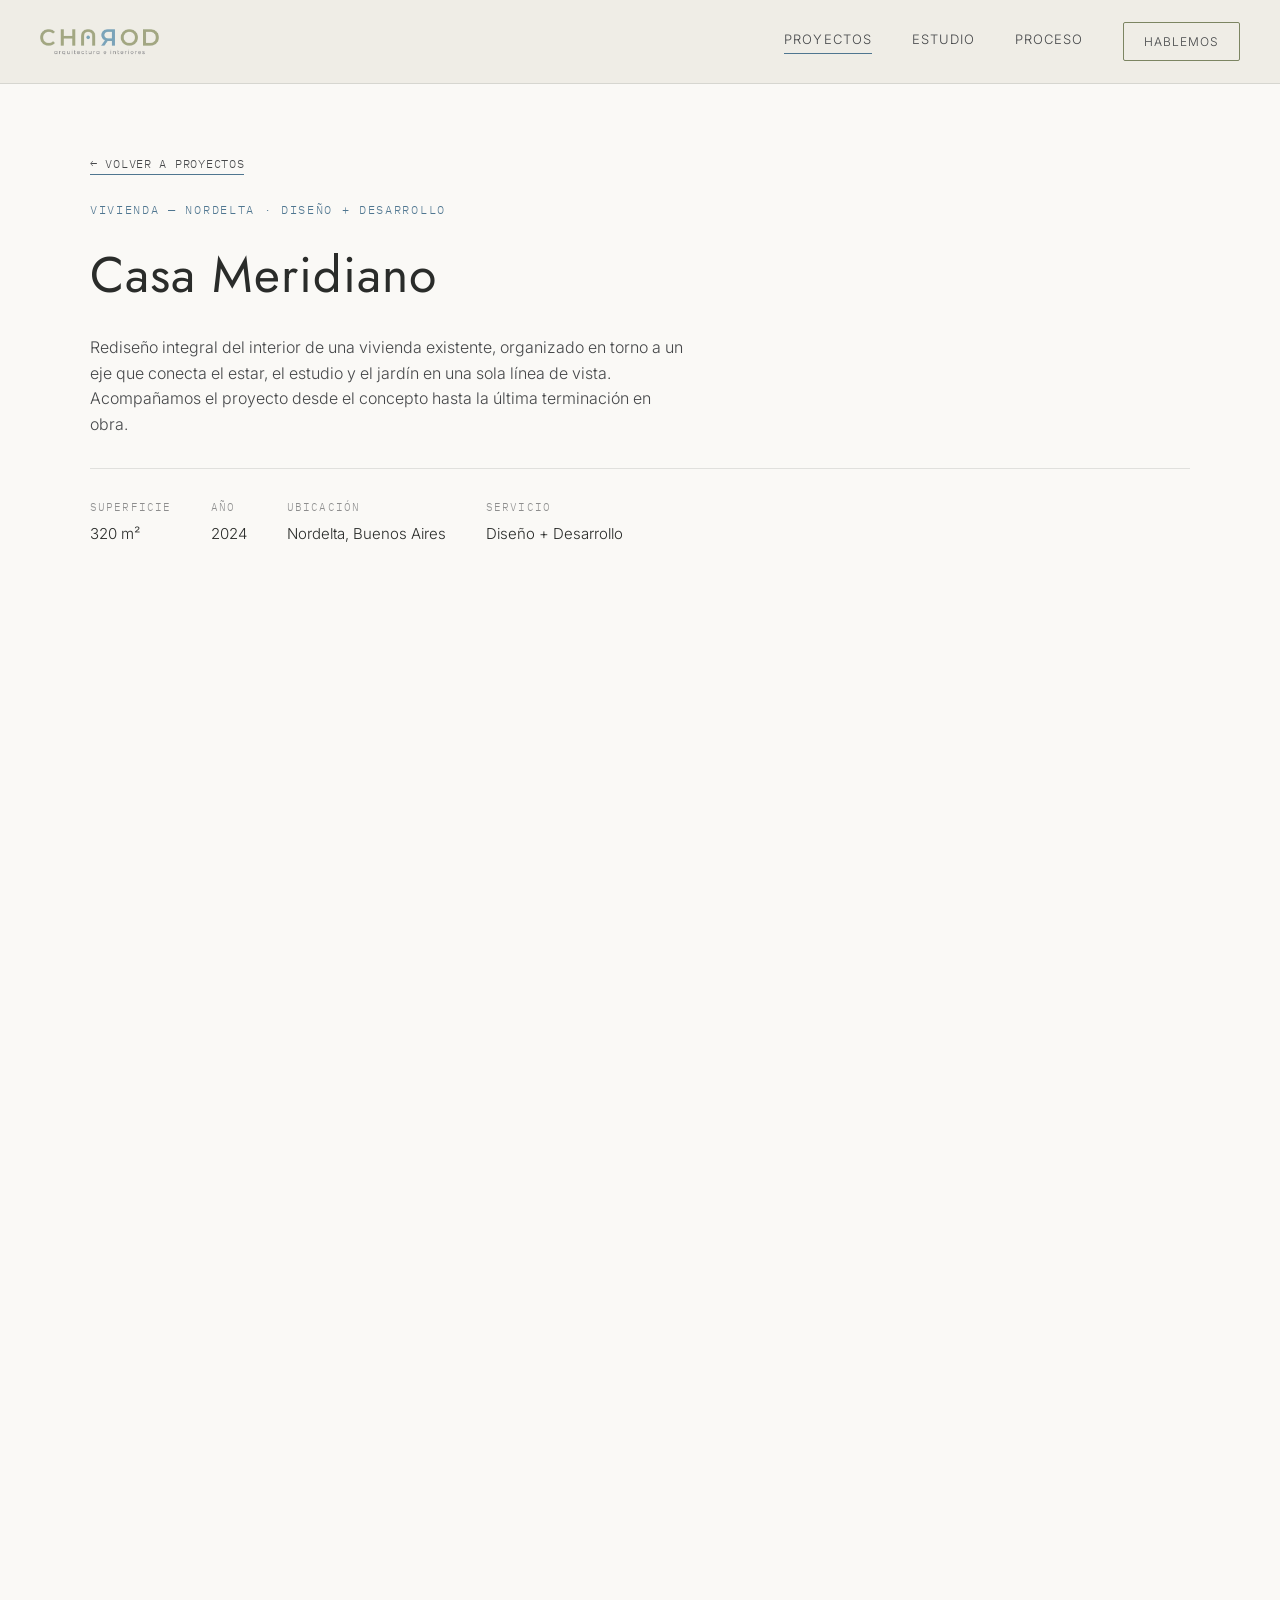
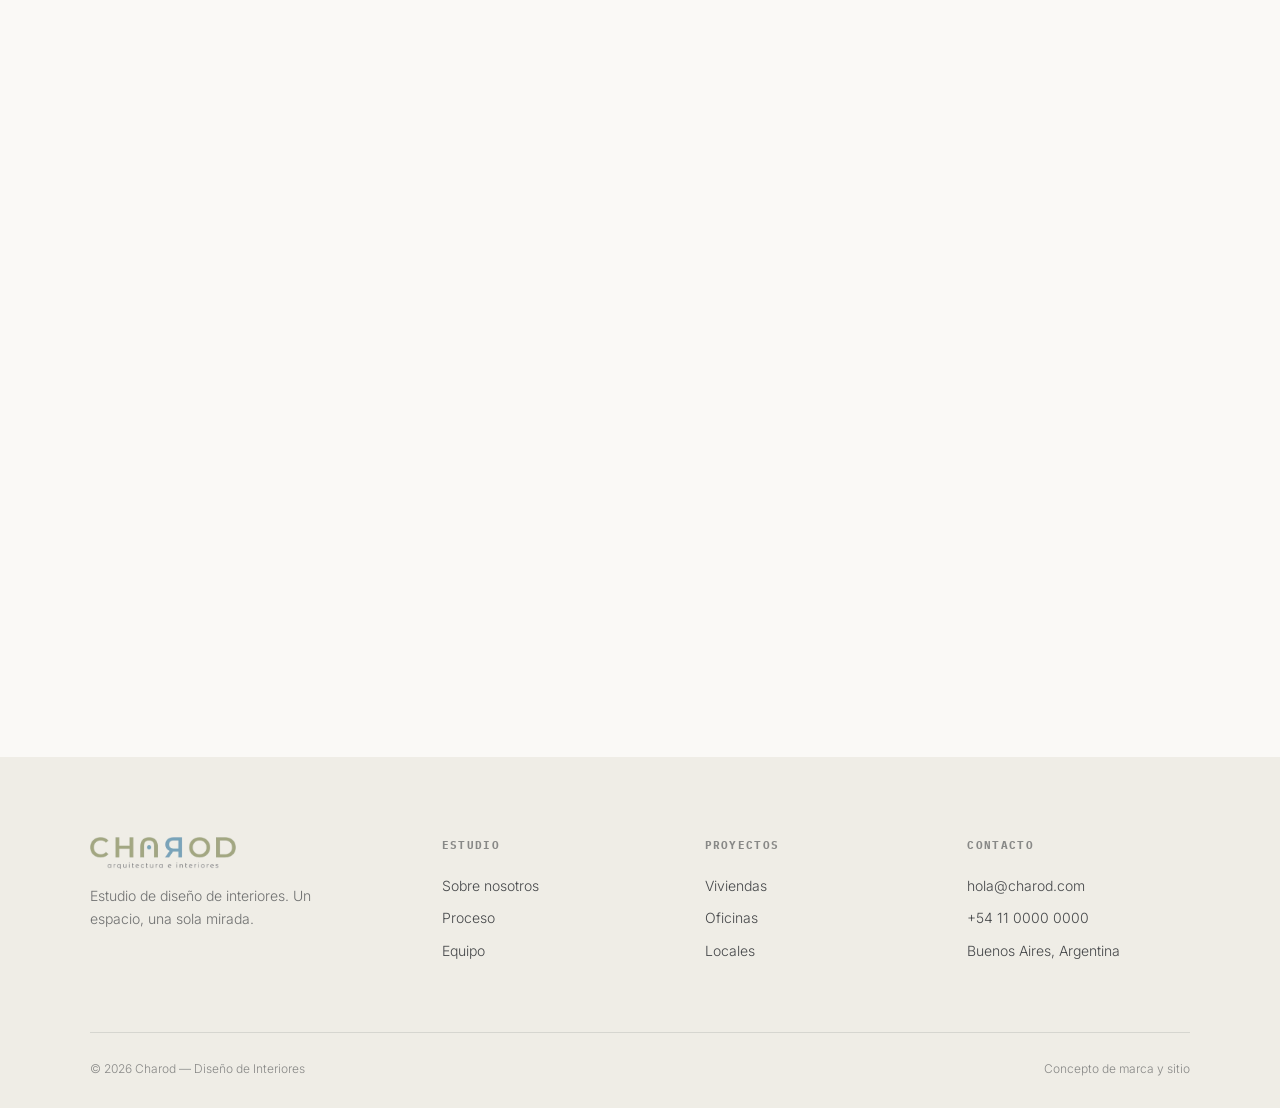
==== proyecto-casa-meridiano.html @ d09ec166 "Add files via upload" ====
<!DOCTYPE html>
<html lang="es">
<head>
<meta charset="UTF-8">
<meta name="viewport" content="width=device-width, initial-scale=1.0">
<title>Casa Meridiano — Charod</title>
<link rel="preconnect" href="https://fonts.googleapis.com">
<link rel="preconnect" href="https://fonts.gstatic.com" crossorigin>
<link href="https://fonts.googleapis.com/css2?family=Jost:wght@300;400;500;600&family=Inter:wght@300;400;500&family=IBM+Plex+Mono:wght@400;500&display=swap" rel="stylesheet">
<link rel="stylesheet" href="css/style.css">
</head>
<body>

<header id="header">
  <div class="logo">
    <img src="assets/logo.png" alt="Charod">
  </div>
  <nav>
    <a href="proyectos.html" class="active">Proyectos</a>
    <a href="index.html#estudio">Estudio</a>
    <a href="index.html#proceso">Proceso</a>
    <a href="index.html#contacto" class="nav-cta">Hablemos</a>
  </nav>
</header>

<div class="page-header" style="padding-bottom:20px;">
  <a href="proyectos.html" class="btn-ghost mono" style="font-size:12px;">← Volver a Proyectos</a>
</div>

<div class="detail-head">
  <span class="mono">Vivienda — Nordelta · Diseño + Desarrollo</span>
  <h1>Casa Meridiano</h1>
  <p>Rediseño integral del interior de una vivienda existente, organizado en torno a un eje que conecta el estar, el estudio y el jardín en una sola línea de vista. Acompañamos el proyecto desde el concepto hasta la última terminación en obra.</p>
  <div class="detail-meta">
    <div><div class="k">Superficie</div><div class="v">320 m²</div></div>
    <div><div class="k">Año</div><div class="v">2024</div></div>
    <div><div class="k">Ubicación</div><div class="v">Nordelta, Buenos Aires</div></div>
    <div><div class="k">Servicio</div><div class="v">Diseño + Desarrollo</div></div>
  </div>
</div>

<!--
  CARRETE DE FOTOS/VIDEOS
  Cada foto o video es un bloque .carousel-slide acá abajo. Para agregar uno:
    - Foto:  <div class="carousel-slide"><img src="assets/projects/casa-meridiano/NOMBRE.jpg" alt="..."></div>
    - Video: <div class="carousel-slide">
               <video controls poster="assets/projects/casa-meridiano/POSTER.jpg">
                 <source src="assets/projects/casa-meridiano/NOMBRE.mp4" type="video/mp4">
               </video>
             </div>
  El carrusel (flechas, puntos, contador) se arma solo con la cantidad de slides que haya.
  Subí los archivos a assets/projects/casa-meridiano/ antes de referenciarlos acá.
-->
<div class="carousel reveal" data-carousel>
  <div class="carousel-frame">
    <div class="carousel-track">
      <div class="carousel-slide"><img src="assets/projects/casa-meridiano/casa_1.jpg" alt="Casa Meridiano - foto 1"></div>
      <div class="carousel-slide"><img src="assets/projects/casa-meridiano/casa_2.jpg" alt="Casa Meridiano - foto 2"></div>
      <div class="carousel-slide"><img src="assets/projects/casa-meridiano/casa_3.jpg" alt="Casa Meridiano - foto 3"></div>
      <div class="carousel-slide">
        <video controls poster="assets/projects/casa-meridiano/casa_4_poster.jpg">
          <source src="assets/projects/casa-meridiano/casa_4_video.mp4" type="video/mp4">
        </video>
      </div>
    </div>
    <div class="carousel-nav prev">‹</div>
    <div class="carousel-nav next">›</div>
    <div class="carousel-counter"></div>
  </div>
  <div class="carousel-dots"></div>
</div>

<section class="philosophy" style="padding:0 0 140px;">
  <div class="wrap">
    <div class="reveal">
      <span class="section-label">El proyecto</span>
      <h2>Un recorrido, no una serie de ambientes.</h2>
    </div>
    <div class="philosophy-text reveal">
      <p>La casa original tenía los ambientes sociales fragmentados en tres alas sin conexión visual. Reorganizamos la planta baja en torno a un eje que atraviesa el living, el estudio y el jardín, de modo que desde la cocina se ve el fondo de la casa entera.</p>
      <p>El desarrollo incluyó la dirección de obra completa: demolición de tabiques, nueva carpintería, y el mobiliario a medida del living y el estudio.</p>
    </div>
  </div>
</section>

<section class="cta">
  <div class="wrap">
    <span class="section-label reveal">¿Un proyecto parecido?</span>
    <h2 class="reveal">Contanos qué espacio<br>tenés en mente.</h2>
    <a href="index.html#contacto" class="btn-primary reveal">Escribinos</a>
  </div>
</section>

<footer id="contacto">
  <div class="wrap">
    <div class="footer-grid">
      <div>
        <div class="logo footer-logo" style="margin-bottom:16px;">
          <img src="assets/logo.png" alt="Charod">
        </div>
        <p style="max-width:240px;opacity:0.75;">Estudio de diseño de interiores. Un espacio, una sola mirada.</p>
      </div>
      <div>
        <h4>Estudio</h4>
        <a href="index.html#estudio">Sobre nosotros</a>
        <a href="index.html#proceso">Proceso</a>
        <a href="#">Equipo</a>
      </div>
      <div>
        <h4>Proyectos</h4>
        <a href="proyectos.html">Viviendas</a>
        <a href="proyectos.html">Oficinas</a>
        <a href="proyectos.html">Locales</a>
      </div>
      <div>
        <h4>Contacto</h4>
        <a href="mailto:hola@charod.com">hola@charod.com</a>
        <a href="tel:+541100000000">+54 11 0000 0000</a>
        <p>Buenos Aires, Argentina</p>
      </div>
    </div>
    <div class="footer-bottom">
      <span>© 2026 Charod — Diseño de Interiores</span>
      <span>Concepto de marca y sitio</span>
    </div>
  </div>
</footer>

<script src="js/main.js"></script>
</body>
</html>
---- css/style.css ----
:root{
  --sage:#9CA37D;
  --sage-dark:#7C8562;
  --sage-deep:#5F6849;
  --blue:#78A4BD;
  --blue-deep:#4F7690;
  --ink:#454749;
  --stone:#EFEDE6;
  --cream:#FAF9F6;
  --charcoal:#2A2C2A;
  --line: rgba(69,71,73,0.14);
}
*{margin:0;padding:0;box-sizing:border-box;}
html{scroll-behavior:smooth;}
body{
  background:var(--cream);
  color:var(--ink);
  font-family:'Inter',sans-serif;
  font-weight:300;
  line-height:1.6;
  overflow-x:hidden;
}
h1,h2,h3,.display{
  font-family:'Jost',sans-serif;
  font-weight:400;
  letter-spacing:0.02em;
  color:var(--charcoal);
}
.mono{font-family:'IBM Plex Mono',monospace;}
a{color:inherit;text-decoration:none;}
.wrap{max-width:1180px;margin:0 auto;padding:0 40px;}
img,svg{display:block;max-width:100%;}

/* ---------- reveal ---------- */
.reveal{opacity:0;transform:translateY(24px);transition:opacity .8s ease, transform .8s ease;}
.reveal.in{opacity:1;transform:translateY(0);}

/* ---------- header ---------- */
header{
  position:fixed;top:0;left:0;right:0;z-index:100;
  display:flex;align-items:center;justify-content:space-between;
  padding:22px 40px;
  background:var(--stone);
  border-bottom:1px solid var(--line);
  transition:padding .4s ease, box-shadow .4s ease;
}
header.scrolled{
  padding:14px 40px;
  box-shadow:0 2px 10px rgba(0,0,0,0.05);
}
.logo{display:flex;align-items:center;}
.logo img{height:26px;width:auto;display:block;}
.logo.footer-logo img{height:32px;}
nav{display:flex;gap:40px;align-items:center;}
nav a{
  font-size:13px;
  letter-spacing:0.08em;
  text-transform:uppercase;
  color:var(--ink);
  position:relative;
  padding-bottom:4px;
}
nav a::after{
  content:"";position:absolute;left:0;bottom:0;width:0;height:1px;
  background:var(--blue-deep);transition:width .3s ease;
}
nav a:hover::after{width:100%;}
nav a.active::after{width:100%;}
.nav-cta{
  border:1px solid var(--sage-dark);
  padding:9px 20px;
  border-radius:2px;
  font-size:12px;
  letter-spacing:0.08em;
  text-transform:uppercase;
}
.nav-cta:hover{background:var(--sage-dark);color:#fff;}

/* ---------- hero ---------- */
.hero{
  min-height:72vh;
  display:flex;
  flex-direction:column;
  justify-content:center;
  padding:130px 40px 50px;
  position:relative;
}
.hero-inner{
  max-width:1180px;margin:0 auto;width:100%;
  display:grid;
  grid-template-columns:1fr;
  gap:0;
}
.eyebrow{
  font-family:'IBM Plex Mono',monospace;
  font-size:12px;
  letter-spacing:0.18em;
  text-transform:uppercase;
  color:var(--blue-deep);
  margin-bottom:22px;
}
.hero h1{
  font-size:clamp(38px,5.4vw,74px);
  line-height:1.08;
  max-width:820px;
  font-weight:300;
}
.hero h1 .accent{color:var(--sage-dark);font-weight:400;}
.hero p.sub{
  max-width:460px;
  margin-top:26px;
  font-size:16px;
  color:var(--ink);
}
.hero-actions{margin-top:40px;display:flex;gap:20px;align-items:center;}
.btn-primary{
  background:var(--sage-dark);color:#fff;
  padding:14px 30px;font-size:13px;letter-spacing:0.06em;text-transform:uppercase;
  border-radius:2px;
  display:inline-block;
}
.btn-primary:hover{background:var(--sage-deep);}
.btn-ghost{
  font-size:13px;letter-spacing:0.06em;text-transform:uppercase;
  border-bottom:1px solid var(--blue-deep);padding-bottom:3px;
}

/* subtle brand mark, hero background */
.hero-mark{
  position:absolute;
  top:50%;right:6%;
  width:min(30vw,360px);
  height:auto;
  transform:translateY(-50%);
  opacity:0.07;
  z-index:-1;
}

/* ---------- page header (interior pages: Proyectos, Proyecto individual) ---------- */
.page-header{
  padding:150px 40px 60px;
  max-width:1180px;margin:0 auto;
}
.page-header .eyebrow{margin-bottom:18px;}
.page-header h1{font-size:clamp(34px,4.4vw,56px);max-width:700px;}
.page-header p.sub{max-width:520px;margin-top:20px;font-size:16px;}

/* ---------- stats ---------- */
.stats{
  border-top:1px solid var(--line);
  border-bottom:1px solid var(--line);
  padding:56px 0;
}
.stats .wrap{
  display:grid;grid-template-columns:repeat(4,1fr);gap:20px;
}
.stat-num{
  font-family:'Jost',sans-serif;font-size:44px;color:var(--sage-dark);font-weight:400;
}
.stat-label{
  font-family:'IBM Plex Mono',monospace;
  font-size:11px;letter-spacing:0.1em;text-transform:uppercase;
  color:var(--ink);opacity:0.7;margin-top:8px;
}

/* ---------- philosophy ---------- */
.philosophy{padding:150px 0 120px;}
.philosophy .wrap{
  display:grid;grid-template-columns:0.9fr 1.1fr;gap:80px;align-items:start;
}
.section-label{
  font-family:'IBM Plex Mono',monospace;font-size:12px;letter-spacing:0.16em;
  text-transform:uppercase;color:var(--blue-deep);margin-bottom:18px;display:block;
}
.philosophy h2{font-size:clamp(30px,3.4vw,44px);line-height:1.2;max-width:420px;}
.philosophy-text p{margin-bottom:20px;font-size:16px;max-width:480px;}
.philosophy-text p:first-child{font-size:19px;color:var(--charcoal);font-weight:400;font-family:'Jost',sans-serif;letter-spacing:0.01em;}

/* ---------- projects (home showcase rows) ---------- */
.projects{padding:60px 0 140px;}
.projects-head{
  display:flex;justify-content:space-between;align-items:flex-end;
  padding:0 40px;max-width:1180px;margin:0 auto 60px;
}
.projects-head h2{font-size:clamp(28px,3vw,40px);}
.project-row{
  display:grid;grid-template-columns:1fr 1fr;
  align-items:center;
  max-width:1180px;margin:0 auto;padding:0 40px;
  gap:70px;
  margin-bottom:140px;
}
.project-row.flip{direction:rtl;}
.project-row.flip > *{direction:ltr;}
.project-visual{
  aspect-ratio:4/5;
  border-radius:3px;
  display:flex;align-items:center;justify-content:center;
  position:relative;overflow:hidden;
}
.project-visual svg{width:70%;}
.project-info .mono{font-size:11px;letter-spacing:0.14em;text-transform:uppercase;color:var(--blue-deep);}
.project-info h3{font-size:30px;margin:14px 0 16px;font-weight:400;}
.project-info p{max-width:400px;color:var(--ink);font-size:15px;}
.project-info .meta{
  display:flex;gap:30px;margin-top:26px;
  font-family:'IBM Plex Mono',monospace;font-size:12px;color:var(--ink);opacity:0.7;
}

/* ---------- project filter tabs (Proyectos page) ---------- */
.filter-bar{
  display:flex;gap:14px;flex-wrap:wrap;
  padding:0 40px;max-width:1180px;margin:0 auto 60px;
}
.filter-tab{
  font-family:'IBM Plex Mono',monospace;font-size:12px;letter-spacing:0.08em;text-transform:uppercase;
  padding:10px 20px;border:1px solid var(--line);border-radius:20px;
  color:var(--ink);background:transparent;cursor:pointer;
  transition:all .25s ease;
}
.filter-tab:hover{border-color:var(--sage-dark);}
.filter-tab.active{background:var(--sage-dark);border-color:var(--sage-dark);color:#fff;}

/* ---------- project grid (Proyectos page) ---------- */
.project-grid{
  display:grid;grid-template-columns:repeat(2,1fr);gap:50px 40px;
  max-width:1180px;margin:0 auto;padding:0 40px 140px;
}
.grid-card{display:block;}
.grid-card .thumb{
  aspect-ratio:4/5;border-radius:3px;overflow:hidden;position:relative;background:var(--stone);
}
.grid-card .thumb img{width:100%;height:100%;object-fit:cover;transition:transform .5s ease;}
.grid-card:hover .thumb img{transform:scale(1.04);}
.grid-card .tag{
  position:absolute;top:16px;left:16px;
  font-family:'IBM Plex Mono',monospace;font-size:10px;letter-spacing:0.1em;text-transform:uppercase;
  background:rgba(250,249,246,0.9);color:var(--ink);padding:6px 12px;border-radius:20px;
}
.grid-card .info{padding-top:18px;display:flex;justify-content:space-between;align-items:baseline;}
.grid-card h3{font-size:20px;font-weight:400;}
.grid-card .meta{font-family:'IBM Plex Mono',monospace;font-size:11px;color:var(--ink);opacity:0.65;}
.grid-card[hidden]{display:none;}

/* ---------- media carousel (project detail page) ---------- */
.carousel{
  position:relative;
  max-width:1180px;margin:0 auto 100px;padding:0 40px;
}
.carousel-frame{
  aspect-ratio:16/10;border-radius:4px;overflow:hidden;position:relative;background:var(--charcoal);
}
.carousel-track{
  display:flex;height:100%;transition:transform .5s ease;
}
.carousel-slide{
  min-width:100%;height:100%;position:relative;
}
.carousel-slide img, .carousel-slide video{
  width:100%;height:100%;object-fit:cover;display:block;
}
.carousel-slide .play-badge{
  position:absolute;top:50%;left:50%;transform:translate(-50%,-50%);
  width:64px;height:64px;border-radius:50%;
  background:rgba(250,249,246,0.85);
  display:flex;align-items:center;justify-content:center;
  pointer-events:none;
}
.carousel-slide .play-badge::before{
  content:"";border-style:solid;border-width:10px 0 10px 16px;
  border-color:transparent transparent transparent var(--charcoal);
  margin-left:4px;
}
.carousel-nav{
  position:absolute;top:50%;transform:translateY(-50%);
  width:44px;height:44px;border-radius:50%;
  background:rgba(250,249,246,0.9);
  display:flex;align-items:center;justify-content:center;
  font-family:'Jost',sans-serif;font-size:18px;color:var(--charcoal);
  cursor:pointer;z-index:5;
  transition:background .2s ease;
}
.carousel-nav:hover{background:#fff;}
.carousel-nav.prev{left:16px;}
.carousel-nav.next{right:16px;}
.carousel-dots{
  display:flex;justify-content:center;gap:8px;margin-top:20px;
}
.carousel-dots button{
  width:7px;height:7px;border-radius:50%;border:none;background:var(--line);cursor:pointer;padding:0;
}
.carousel-dots button.active{background:var(--blue-deep);}
.carousel-counter{
  position:absolute;bottom:16px;right:16px;z-index:5;
  font-family:'IBM Plex Mono',monospace;font-size:11px;letter-spacing:0.08em;
  background:rgba(42,44,42,0.55);color:var(--cream);padding:5px 12px;border-radius:20px;
}

/* ---------- project detail info block ---------- */
.detail-head{max-width:1180px;margin:0 auto;padding:0 40px 50px;}
.detail-head .mono{color:var(--blue-deep);font-size:12px;letter-spacing:0.14em;text-transform:uppercase;}
.detail-head h1{font-size:clamp(32px,4.4vw,50px);margin:14px 0 20px;}
.detail-head p{max-width:600px;font-size:16px;}
.detail-meta{
  display:flex;gap:40px;margin-top:30px;flex-wrap:wrap;
  padding-top:30px;border-top:1px solid var(--line);
}
.detail-meta div .k{font-family:'IBM Plex Mono',monospace;font-size:11px;text-transform:uppercase;letter-spacing:0.1em;color:var(--ink);opacity:0.6;margin-bottom:6px;}
.detail-meta div .v{font-size:15px;color:var(--charcoal);}

/* ---------- process ---------- */
.process{background:var(--charcoal);color:var(--cream);padding:140px 0;}
.process .section-label{color:var(--blue);}
.process h2{color:var(--cream);font-size:clamp(30px,3.4vw,44px);max-width:520px;margin-bottom:70px;}
.process-grid{
  display:grid;grid-template-columns:repeat(4,1fr);
  position:relative;
}
.process-grid::before{
  content:"";position:absolute;top:14px;left:0;right:0;height:1px;
  background:rgba(255,255,255,0.16);
}
.process-step{padding-right:30px;position:relative;padding-top:44px;}
.process-step::before{
  content:"";position:absolute;top:8px;left:0;width:13px;height:13px;
  border-radius:50%;background:var(--charcoal);border:2px solid var(--blue);
}
.process-step h4{font-family:'Jost',sans-serif;font-size:19px;font-weight:400;color:var(--cream);margin-bottom:12px;}
.process-step p{font-size:14px;color:rgba(250,249,246,0.65);max-width:230px;}

/* ---------- cta ---------- */
.cta{padding:150px 0;text-align:center;}
.cta h2{font-size:clamp(30px,4.4vw,56px);max-width:700px;margin:0 auto 30px;line-height:1.15;}
.cta .accent{color:var(--sage-dark);}

/* ---------- footer ---------- */
footer{background:var(--stone);padding:80px 0 30px;}
.footer-grid{
  display:grid;grid-template-columns:1.4fr 1fr 1fr 1fr;gap:40px;
  padding-bottom:60px;border-bottom:1px solid var(--line);
}
.footer-grid h4{
  font-family:'IBM Plex Mono',monospace;font-size:11px;letter-spacing:0.12em;
  text-transform:uppercase;color:var(--ink);opacity:0.6;margin-bottom:20px;
}
.footer-grid a, .footer-grid p{display:block;font-size:14px;margin-bottom:10px;color:var(--ink);}
.footer-grid a:hover{color:var(--blue-deep);}
.footer-bottom{
  padding-top:26px;display:flex;justify-content:space-between;
  font-size:12px;color:var(--ink);opacity:0.6;
}

@media(max-width:860px){
  nav{display:none;}
  .philosophy .wrap, .project-row, .project-row.flip{grid-template-columns:1fr;direction:ltr;}
  .stats .wrap, .process-grid, .footer-grid{grid-template-columns:repeat(2,1fr);gap:36px;}
  .project-row{margin-bottom:90px;}
  .hero-mark{opacity:0.05;width:50vw;}
  .project-grid{grid-template-columns:1fr;}
  .detail-meta{gap:24px;}
}
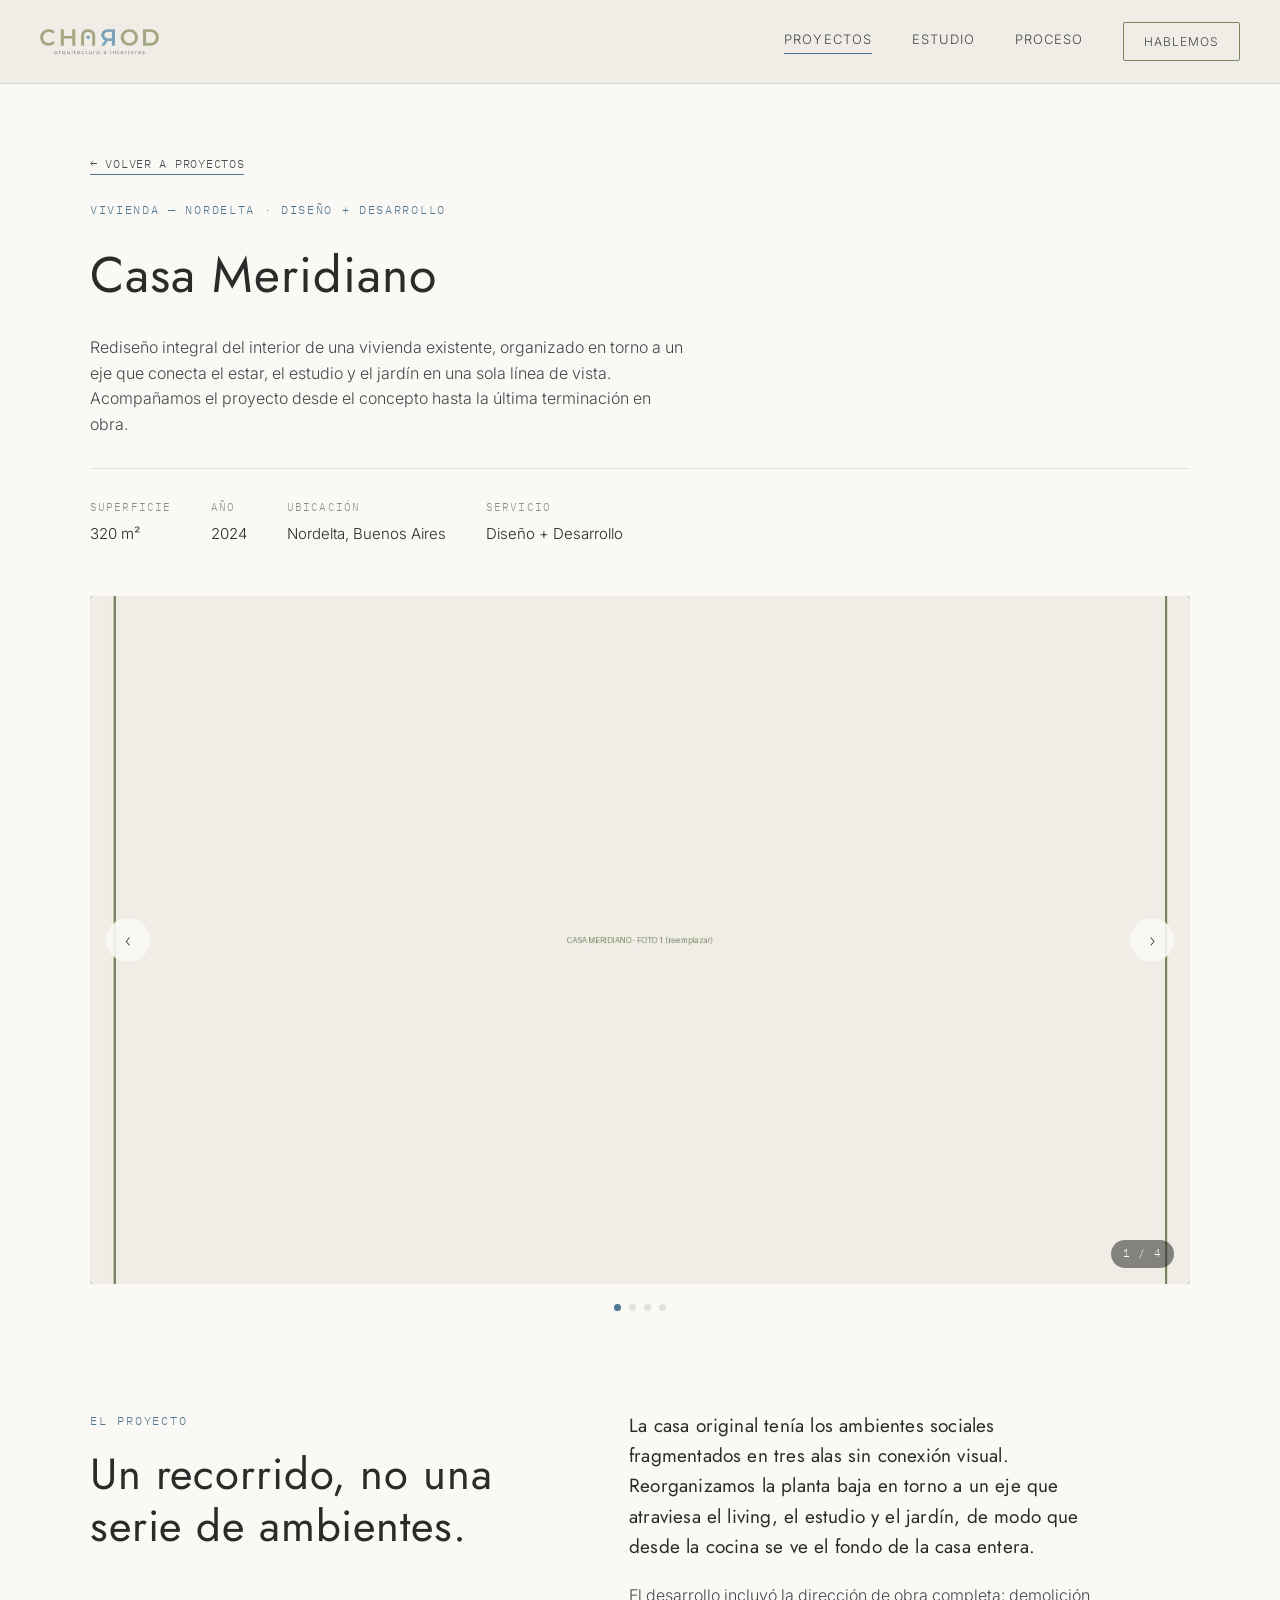
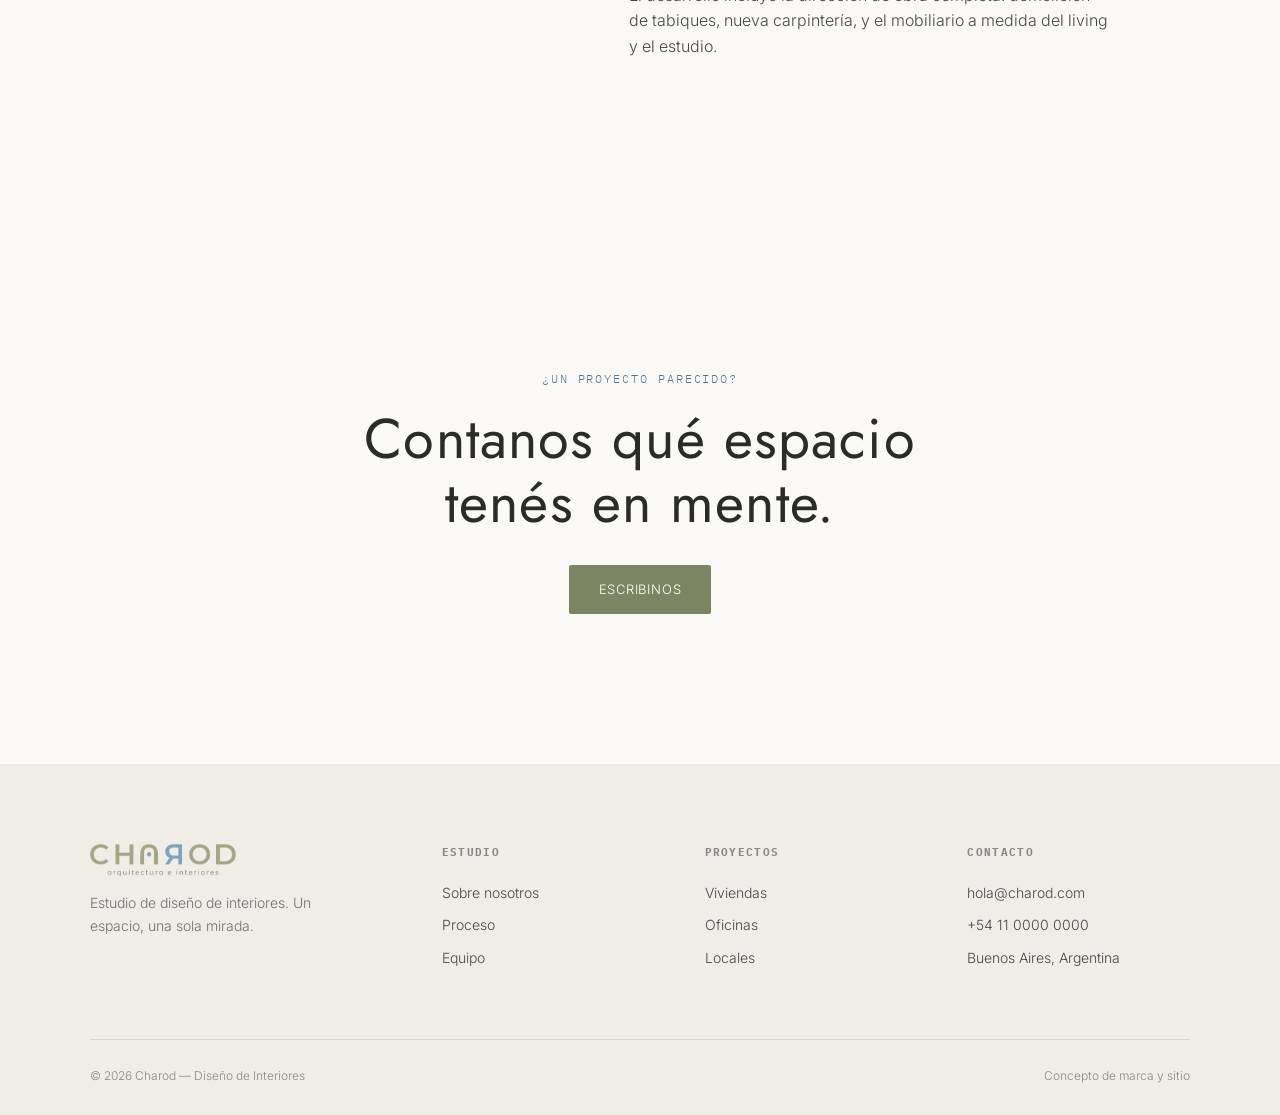
==== commit d23f25cd: "Add files via upload" ====
--- a/proyecto-casa-meridiano.html
+++ b/proyecto-casa-meridiano.html
@@ -12,9 +12,9 @@
 <body>
 
 <header id="header">
-  <div class="logo">
+  <a class="logo" href="index.html">
     <img src="assets/logo.png" alt="Charod">
-  </div>
+  </a>
   <nav>
     <a href="proyectos.html" class="active">Proyectos</a>
     <a href="index.html#estudio">Estudio</a>
@@ -95,16 +95,16 @@
   <div class="wrap">
     <div class="footer-grid">
       <div>
-        <div class="logo footer-logo" style="margin-bottom:16px;">
+        <a class="logo footer-logo" href="index.html" style="margin-bottom:16px;">
           <img src="assets/logo.png" alt="Charod">
-        </div>
+        </a>
         <p style="max-width:240px;opacity:0.75;">Estudio de diseño de interiores. Un espacio, una sola mirada.</p>
       </div>
       <div>
         <h4>Estudio</h4>
         <a href="index.html#estudio">Sobre nosotros</a>
         <a href="index.html#proceso">Proceso</a>
-        <a href="#">Equipo</a>
+        <a href="index.html#equipo">Equipo</a>
       </div>
       <div>
         <h4>Proyectos</h4>
--- a/css/style.css
+++ b/css/style.css
@@ -221,6 +221,42 @@
 .filter-tab:hover{border-color:var(--sage-dark);}
 .filter-tab.active{background:var(--sage-dark);border-color:var(--sage-dark);color:#fff;}
 
+/* ---------- projects carousel (home) ---------- */
+.projects-carousel{max-width:1180px;margin:0 auto;padding:0 40px;}
+.proj-frame{
+  aspect-ratio:auto;background:transparent;height:460px;
+}
+.project-slide{
+  display:grid;grid-template-columns:1fr 1fr;align-items:center;gap:60px;
+  color:inherit;
+}
+.project-slide-media{
+  aspect-ratio:4/3.4;border-radius:3px;
+  display:flex;align-items:center;justify-content:center;overflow:hidden;
+}
+.project-slide-media svg{width:65%;}
+.project-slide-info .mono{font-size:11px;letter-spacing:0.14em;text-transform:uppercase;color:var(--blue-deep);}
+.project-slide-info h3{font-size:28px;margin:14px 0 14px;font-weight:400;}
+.project-slide-info p{color:var(--ink);font-size:15px;max-width:420px;}
+.project-slide-info .meta{
+  display:flex;gap:24px;margin:22px 0;
+  font-family:'IBM Plex Mono',monospace;font-size:12px;color:var(--ink);opacity:0.7;
+}
+.project-slide-info .btn-ghost{display:inline-block;}
+
+/* ---------- team ---------- */
+.team{padding:60px 0 140px;}
+.team h2{font-size:clamp(28px,3.2vw,40px);max-width:520px;margin-bottom:56px;}
+.team-grid{display:grid;grid-template-columns:repeat(2,1fr);gap:60px;}
+.team-avatar{
+  width:76px;height:76px;border-radius:50%;
+  display:flex;align-items:center;justify-content:center;
+  color:#fff;font-family:'Jost',sans-serif;font-size:22px;margin-bottom:22px;
+}
+.team-card h3{font-size:22px;font-weight:400;margin-bottom:6px;}
+.team-card .mono{font-size:11px;letter-spacing:0.1em;text-transform:uppercase;color:var(--blue-deep);}
+.team-card p{margin-top:14px;font-size:15px;color:var(--ink);max-width:400px;}
+
 /* ---------- project grid (Proyectos page) ---------- */
 .project-grid{
   display:grid;grid-template-columns:repeat(2,1fr);gap:50px 40px;
@@ -228,7 +264,7 @@
 }
 .grid-card{display:block;}
 .grid-card .thumb{
-  aspect-ratio:4/5;border-radius:3px;overflow:hidden;position:relative;background:var(--stone);
+  aspect-ratio:4/3.3;border-radius:3px;overflow:hidden;position:relative;background:var(--stone);
 }
 .grid-card .thumb img{width:100%;height:100%;object-fit:cover;transition:transform .5s ease;}
 .grid-card:hover .thumb img{transform:scale(1.04);}
@@ -358,4 +394,7 @@
   .hero-mark{opacity:0.05;width:50vw;}
   .project-grid{grid-template-columns:1fr;}
   .detail-meta{gap:24px;}
-}
+  .project-slide{grid-template-columns:1fr;gap:24px;}
+  .proj-frame{height:auto;overflow:visible;padding:6px;}
+  .team-grid{grid-template-columns:1fr;gap:40px;}
+}
